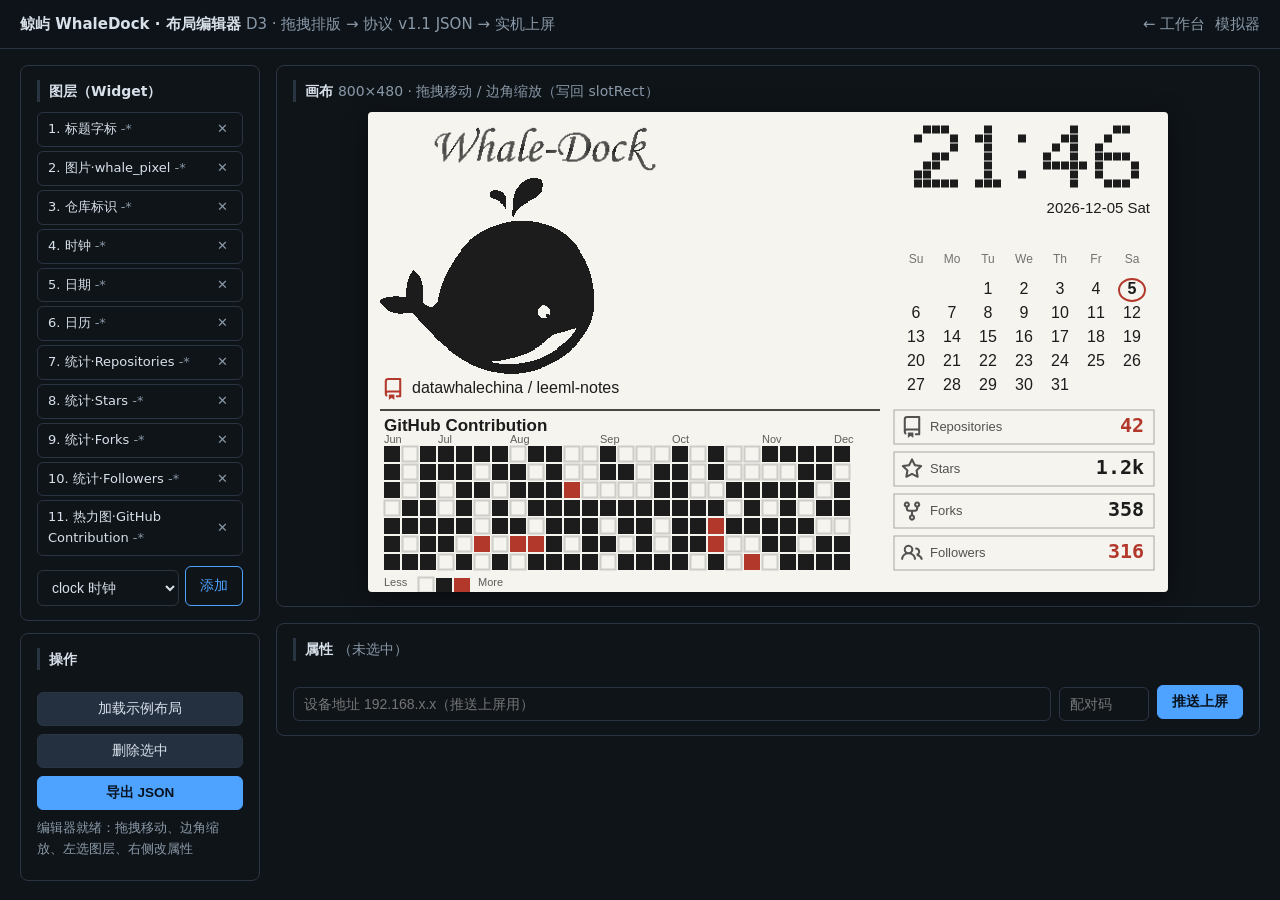
==== console/editor.html @ bddef04a "feat: D3 布局编辑器（v0.10.0，协议 v1.2）——拖拽修复 + 组件细化 + 图片导入 - 编辑器拖拽/缩放落笔失效根因修复：Moveable 空数组 target / mousedo" ====
<!DOCTYPE html>
<html lang="zh-CN">
<head>
<meta charset="UTF-8">
<meta name="viewport" content="width=device-width, initial-scale=1.0">
<title>鲸屿 WhaleDock · 布局编辑器（D3）</title>
<link rel="stylesheet" href="css/style.css?v=20260924a">
<style>
  body { background: var(--bg); color: var(--text); font: 15px/1.6 "Segoe UI", "Microsoft YaHei", system-ui, sans-serif; margin: 0; }

  .ed-wrap { display: flex; gap: 16px; padding: 16px 20px; align-items: flex-start; }
  .ed-left { width: 240px; flex-shrink: 0; display: flex; flex-direction: column; gap: 12px; }
  .ed-right { flex: 1; min-width: 0; }

  .card { background: var(--panel); border: 1px solid var(--border); border-radius: 8px; padding: 14px 16px; }
  .card h2 { font-size: 14px; margin: 0 0 10px; color: var(--text); }

  /* 图层列表 */
  .layers { list-style: none; margin: 0; padding: 0; display: flex; flex-direction: column; gap: 4px; }
  .layers li { padding: 6px 10px; border: 1px solid var(--border); border-radius: 6px; cursor: pointer;
               display: flex; justify-content: space-between; align-items: center; font-size: 13px; }
  .layers li:hover { border-color: var(--accent); }
  .layers li.sel { border-color: var(--accent); background: rgba(59,130,246,.12); }
  .layers li .del { color: var(--dim); cursor: pointer; padding: 0 4px; }
  .layers li .del:hover { color: var(--red); }

  /* 画布区 */
  .canvas-holder { position: relative; width: 800px; height: 480px; margin: 0 auto;
                   box-shadow: 0 4px 24px rgba(0,0,0,.4); border-radius: 4px; }
  #screen { display: block; border-radius: 4px; }
  .slot-hit { position: absolute; border: 1px dashed transparent; cursor: move; }
  .slot-hit:hover { border-color: rgba(59,130,246,.55); }
  .slot-hit.sel { border: 1px solid var(--accent); background: rgba(59,130,246,.06); }

  /* 属性面板 */
  .prop-grid { display: grid; grid-template-columns: 76px 1fr; gap: 8px 10px; font-size: 13px; align-items: center; }
  .prop-grid label { color: var(--dim); text-align: right; }
  .prop-grid input[type=text], .prop-grid input[type=number], .prop-grid select {
    width: 100%; padding: 4px 8px; border: 1px solid var(--border); border-radius: 4px;
    background: var(--bg); color: var(--text); font-size: 13px; }
  .prop-grid input:focus, .prop-grid select:focus { outline: none; border-color: var(--accent); }

  .row { display: flex; gap: 8px; margin-top: 12px; flex-wrap: wrap; }
  .ed-actions { display: flex; gap: 8px; margin-top: 12px; flex-wrap: wrap; }

  /* 添加 widget 下拉 */
  .add-bar { display: flex; gap: 6px; }
  .add-bar select { flex: 1; }
</style>
</head>
<body>

<header>
  <div style="font-weight:700">鲸屿 WhaleDock · 布局编辑器 <span style="color:var(--dim);font-weight:400">D3 · 拖拽排版 → 协议 v1.1 JSON → 实机上屏</span></div>
  <div style="display:flex;gap:10px;align-items:center">
    <a href="index.html" style="color:var(--dim);text-decoration:none">← 工作台</a>
    <a href="simulator.html" style="color:var(--dim);text-decoration:none">模拟器</a>
  </div>
</header>

<div class="ed-wrap">
  <!-- 左栏：图层 + 添加 -->
  <div class="ed-left">
    <section class="card">
      <h2>图层（Widget）</h2>
      <ul id="layers" class="layers"></ul>
      <div class="add-bar" style="margin-top:10px">
        <select id="add-type">
          <option value="clock">clock 时钟</option>
          <option value="date">date 日期</option>
          <option value="calendar">calendar 日历</option>
          <option value="stats">stats 统计</option>
          <option value="barChart">barChart 柱状图</option>
          <option value="heatMap">heatMap 热力图</option>
          <option value="repo">repo 仓库标识</option>
          <option value="title">title 标题字标</option>
          <option value="text">text 文字</option>
          <option value="image">image 图片</option>
        </select>
        <button type="button" id="btn-add" class="flat">添加</button>
      </div>
    </section>
    <section class="card">
      <h2>操作</h2>
      <div class="ed-actions" style="flex-direction:column">
        <button type="button" id="btn-load-sample">加载示例布局</button>
        <button type="button" id="btn-del">删除选中</button>
        <button type="button" id="btn-export" class="primary">导出 JSON</button>
      </div>
      <div id="ed-msg" class="hint" style="margin-top:8px"></div>
    </section>
  </div>

  <!-- 中+右：画布 & 属性 -->
  <div class="ed-right">
    <section class="card" style="margin-bottom:16px">
      <h2>画布 <span style="color:var(--dim);font-weight:400">800×480 · 拖拽移动 / 边角缩放（写回 slotRect）</span></h2>
      <div class="canvas-holder" id="holder">
        <canvas id="screen" width="800" height="480"></canvas>
      </div>
    </section>

    <section class="card">
      <h2>属性 <span id="prop-title" style="color:var(--dim);font-weight:400">（未选中）</span></h2>
      <div class="prop-grid" id="props"></div>
      <div class="row" id="device-row">
        <input id="dev-addr" type="text" placeholder="设备地址 192.168.x.x（推送上屏用）" style="flex:1">
        <input id="dev-key" type="password" maxlength="6" placeholder="配对码" style="width:90px">
        <button type="button" id="btn-push" class="primary">推送上屏</button>
      </div>
    </section>
  </div>
</div>

<!-- Moveable：拖拽/缩放交互层（MIT，唯一外部依赖，自托管兜底见 README） -->
<script src="vendor/moveable.min.js"></script>

<!-- 复用模拟器的渲染器/校验器（sim.js 顶层绑定 simulator.html 元素，需先 stub） -->
<script>
  // sim.js 顶层引用了 simulator.html 的元素（$('json')、$('btn-render') 等）——先造桩再加载，
  // 编辑器只用 validate()/render()/rectOf 等纯函数与画布
  window.__simStubs = {};
  const stubIds = ['json','verdict','guides','btn-render','btn-sample','btn-demo','btn-live','data-state'];
  for (const id of stubIds) {
    if (!document.getElementById(id)) {
      const el = document.createElement(id.startsWith('btn') ? 'button' : 'div');
      el.id = id; el.style.display = 'none'; document.body.appendChild(el);
    }
  }
</script>
<script src="js/title_art.js?v=20260924c"></script>
<script src="js/whale_art.js?v=20260924"></script>
<script src="js/sim.js?v=20260924b"></script>
<script src="js/editor.js?v=20260924g"></script>

</body>
</html>
---- console/css/style.css ----
/* 鲸屿 WhaleDock · 配网调机台 —— 桌面双栏工作台布局，无框架无依赖 */

:root {
  --bg: #0f1419;
  --card: #1a2129;
  --border: #2a3542;
  --text: #d8e1ea;
  --dim: #8a99a8;
  --accent: #4da3ff;
  --green: #3ecf8e;
  --red: #ff6b6b;
  --orange: #ffb454;
  --teal: #39c5cf;
}

* { box-sizing: border-box; }

body {
  margin: 0;
  background: var(--bg);
  color: var(--text);
  font: 15px/1.6 "Segoe UI", "Microsoft YaHei", system-ui, sans-serif;
}

/* ---- 顶栏：吸顶 + 时间/徽标常驻 ---- */
header {
  position: sticky;
  top: 0;
  z-index: 5;
  display: flex;
  align-items: center;
  justify-content: space-between;
  flex-wrap: wrap;
  gap: 10px;
  padding: 12px 20px;
  border-bottom: 1px solid var(--border);
  background: rgba(15, 20, 25, 0.92);
  backdrop-filter: blur(6px);
}

h1 { font-size: 19px; margin: 0; }
h1 small { color: var(--dim); font-weight: 400; margin-left: 8px; }
h2 { font-size: 15px; font-weight: 600; margin: 0 0 10px; padding-left: 9px; border-left: 3px solid var(--border); }

.header-right { display: flex; align-items: center; gap: 10px; flex-wrap: wrap; }

/* ---- 仪表盘网格：控制卡 2×2 + 存储跨两列，日志右侧通栏 ---- */
main {
  max-width: 1560px;
  margin: 0 auto;
  padding: 16px 20px 32px;
  display: grid;
  grid-template-columns: minmax(300px, 1fr) minmax(300px, 1fr) minmax(420px, 1.25fr);
  gap: 16px;
}

.c-device { grid-column: 1; grid-row: 1; }
.c-wifi   { grid-column: 2; grid-row: 1; }
.c-config { grid-column: 1; grid-row: 2; }
.c-gh     { grid-column: 2; grid-row: 2; }
.c-ota    { grid-column: 1; grid-row: 3; }
.c-store  { grid-column: 2; grid-row: 3; }
.c-net    { grid-column: 1 / span 2; grid-row: 4; }
.log-card { grid-column: 3; grid-row: 1 / span 4; position: sticky; top: 70px; }

.log-card { display: flex; flex-direction: column; min-width: 0; }

/* 等高卡片：操作行吸附卡底，同行多余高度成为卡内呼吸空间而非裸背景 */
.c-device > .row { margin-top: auto; }
#wifi-form, #cfg-form { display: flex; flex-direction: column; flex: 1; }
#wifi-form .row, #cfg-form .row { margin-top: auto; }
.c-store > .scan-list { flex: 1; }

/* 局域网卡双栏：左操作、右诊断，通栏宽度下不左重右轻 */
.c-net { display: grid; grid-template-columns: 1.1fr 0.9fr; column-gap: 18px; align-items: stretch; }
.c-net > h2, .c-net > .hint { grid-column: 1 / -1; }
.net-left { display: flex; flex-direction: column; }
.net-left .row:last-child { margin-top: auto; }
.net-right { display: flex; flex-direction: column; }
.net-right > .wifi-state { flex: 1; }

.c-log h2 { display: flex; justify-content: space-between; align-items: center; border-color: var(--teal); }
.c-net h2 { display: flex; justify-content: space-between; align-items: center; }

.card {
  background: var(--card);
  border: 1px solid var(--border);
  border-radius: 10px;
  padding: 14px 16px;
  display: flex;
  flex-direction: column;
}

.hint { color: var(--dim); font-size: 13px; margin: 6px 0; }

.row { display: flex; gap: 8px; flex-wrap: wrap; align-items: center; margin-top: 10px; }
.row.tight { margin-top: 0; }

label { display: block; margin: 8px 0; }
label.inline { display: inline-flex; align-items: center; gap: 6px; color: var(--dim); font-size: 13px; }

input[type="text"], input[type="password"], select {
  width: 100%;
  padding: 8px 10px;
  margin-top: 4px;
  background: var(--bg);
  color: var(--text);
  border: 1px solid var(--border);
  border-radius: 6px;
  font-size: 14px;
  text-overflow: ellipsis;
}
input:focus { outline: 1px solid var(--accent); }

button {
  padding: 7px 14px;
  background: #243040;
  color: var(--text);
  border: 1px solid var(--border);
  border-radius: 6px;
  font-size: 13.5px;
  cursor: pointer;
}
button:hover:not(:disabled) { border-color: var(--accent); }
button:disabled { opacity: 0.45; cursor: not-allowed; }
button.primary { background: var(--accent); border-color: var(--accent); color: #08131f; font-weight: 600; }
button.danger { border-color: var(--red); color: var(--red); }
button.ghost { padding: 7px 14px; font-size: 13.5px; background: transparent; color: var(--dim); }
button.flat { background: transparent; border-color: var(--accent); color: var(--accent); }

.badge {
  padding: 4px 14px;
  border-radius: 999px;
  font-size: 13px;
  border: 1px solid var(--border);
  color: var(--dim);
  white-space: nowrap;
}
.badge.off { color: var(--dim); }
.badge.unprovisioned { color: var(--orange); border-color: var(--orange); }
.badge.connecting { color: var(--accent); border-color: var(--accent); }
.badge.connected { color: var(--green); border-color: var(--green); }
.badge.retrying { color: var(--red); border-color: var(--red); }

.dev-time { color: var(--dim); font-size: 13px; font-family: Consolas, monospace; white-space: nowrap; }

.wifi-state {
  font-size: 13.5px;
  padding: 8px 12px;
  border-radius: 6px;
  background: var(--bg);
  border: 1px dashed var(--border);
  color: var(--dim);
  word-break: break-all;
  white-space: pre-line;
}
.wifi-state.ok { color: var(--green); border-color: var(--green); }
.wifi-state.warn { color: var(--orange); border-color: var(--orange); }

/* Wi-Fi 扫描结果：可点击回填 SSID */
.scan-list { margin-top: 10px; display: grid; gap: 4px; max-height: 220px; overflow-y: auto; }
.scan-item {
  display: flex;
  justify-content: space-between;
  gap: 12px;
  padding: 5px 10px;
  background: var(--bg);
  border: 1px solid var(--border);
  border-radius: 6px;
  font-size: 13px;
  cursor: pointer;
}
.scan-item:hover { border-color: var(--accent); }
.scan-item .meta { color: var(--dim); white-space: nowrap; }

/* 近 12 周提交柱状图 */
.bars {
  display: flex;
  align-items: flex-end;
  gap: 3px;
  height: 64px;
  margin-top: 10px;
}
.bar {
  flex: 1;
  background: var(--orange);
  border-radius: 2px 2px 0 0;
  min-height: 3px;
}

/* 存储卡：文件内容查看 */
.fs-content {
  background: #0b0f13;
  border: 1px solid var(--border);
  border-radius: 6px;
  padding: 8px 10px;
  margin: 8px 0 0;
  max-height: 180px;
  overflow: auto;
  font: 12px/1.5 Consolas, monospace;
  white-space: pre-wrap;
  word-break: break-all;
  color: var(--text);
}
.fs-content:empty { display: none; }

/* OTA 升级进度条 */
.progress {
  height: 8px;
  margin-top: 10px;
  background: var(--bg);
  border: 1px solid var(--border);
  border-radius: 4px;
  overflow: hidden;
}
.progress > div {
  height: 100%;
  width: 0;
  background: var(--red);
  transition: width 0.3s;
}

/* ---- 日志台：粘性、占满视口高度 ---- */
.log-card {
  position: sticky;
  top: 70px;
  flex: 1;
  display: flex;
  flex-direction: column;
  min-width: 0;
}

.log {
  background: #0b0f13;
  border: 1px solid var(--border);
  border-radius: 6px;
  flex: 1;
  min-height: 300px;
  overflow-y: auto;
  padding: 8px 10px;
  font: 12.5px/1.5 Consolas, "Cascadia Mono", monospace;
  white-space: pre-wrap;
  word-break: break-all;
}

.log:empty {
  display: flex;
  align-items: center;
  justify-content: center;
}
.log:empty::before {
  content: '暂无日志——连接设备后，串口输出将实时显示在这里';
  color: var(--dim);
}

.log .dim { color: var(--dim); }
.log .wifi { color: var(--green); }
.log .page { color: var(--orange); }

.cmd-row { margin-top: 10px; padding-top: 10px; border-top: 1px solid var(--border); }
.cmd-row input { flex: 1; margin-top: 0; }

/* ---- 弹窗 ---- */
.modal {
  position: fixed;
  inset: 0;
  background: rgba(0, 0, 0, 0.6);
  display: flex;
  align-items: center;
  justify-content: center;
  z-index: 10;
}
.modal[hidden] { display: none; }
.modal-box {
  background: var(--card);
  border: 1px solid var(--border);
  border-radius: 10px;
  padding: 20px 24px;
  max-width: 400px;
}
.modal-box h3 { margin: 0 0 8px; font-size: 16px; }

footer {
  text-align: center;
  color: var(--dim);
  font-size: 12px;
  padding: 10px 0 22px;
}

/* ---- 窄屏：先退为两栏卡片 + 日志通栏，再退单列 ---- */
@media (max-width: 1240px) {
  main { grid-template-columns: 1fr 1fr; }
  .c-device, .c-wifi, .c-config, .c-gh, .c-ota, .c-store, .c-net, .log-card {
    grid-column: auto;
    grid-row: auto;
  }
  .log-card { grid-column: 1 / -1; position: static; }
  .c-net { grid-column: 1 / -1; }
  .log { flex: none; height: 320px; }
}

@media (max-width: 760px) {
  main { grid-template-columns: 1fr; }
  .c-net { grid-template-columns: 1fr; }
  header { position: static; }
}
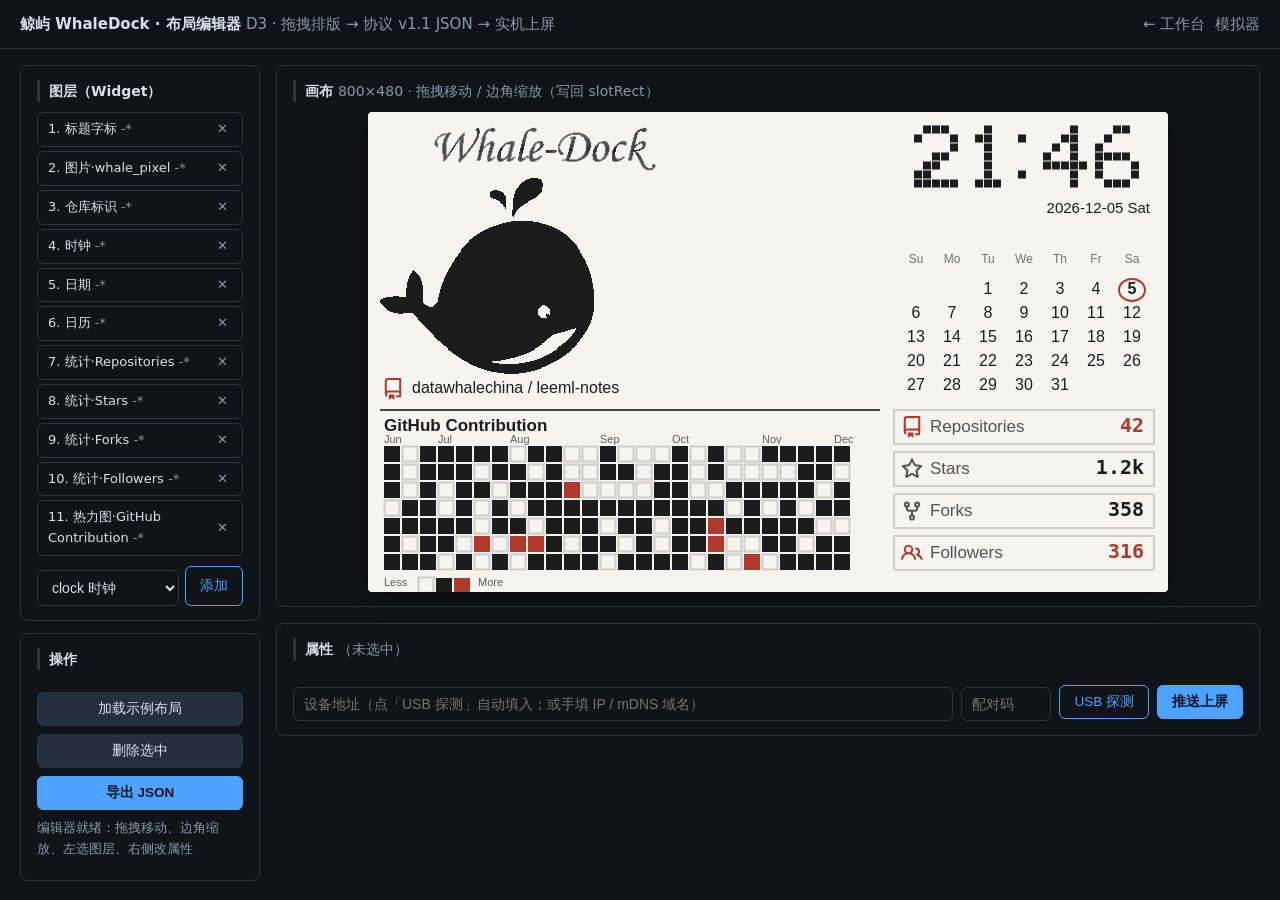
==== commit 85d801b7: "feat: 编辑器一键推送上屏 + USB 探测 + 组件内容可编辑 - 固件 POST /api/layout（协议 §10 装载形态）：配对码鉴权 → v1.2 校验（失败 400 带   规则编" ====
--- a/console/editor.html
+++ b/console/editor.html
@@ -104,8 +104,9 @@
       <h2>属性 <span id="prop-title" style="color:var(--dim);font-weight:400">（未选中）</span></h2>
       <div class="prop-grid" id="props"></div>
       <div class="row" id="device-row">
-        <input id="dev-addr" type="text" placeholder="设备地址 192.168.x.x（推送上屏用）" style="flex:1">
+        <input id="dev-addr" type="text" placeholder="设备地址（点「USB 探测」自动填入；或手填 IP / mDNS 域名）" style="flex:1">
         <input id="dev-key" type="password" maxlength="6" placeholder="配对码" style="width:90px">
+        <button type="button" id="btn-probe" class="flat" title="经 USB 串口向设备发 ip 指令，取回 IP 与 mDNS 域名自动填入">USB 探测</button>
         <button type="button" id="btn-push" class="primary">推送上屏</button>
       </div>
     </section>
@@ -130,8 +131,8 @@
 </script>
 <script src="js/title_art.js?v=20260924c"></script>
 <script src="js/whale_art.js?v=20260924"></script>
-<script src="js/sim.js?v=20260924b"></script>
-<script src="js/editor.js?v=20260924g"></script>
+<script src="js/sim.js?v=20260925b"></script>
+<script src="js/editor.js?v=20260925f"></script>
 
 </body>
 </html>
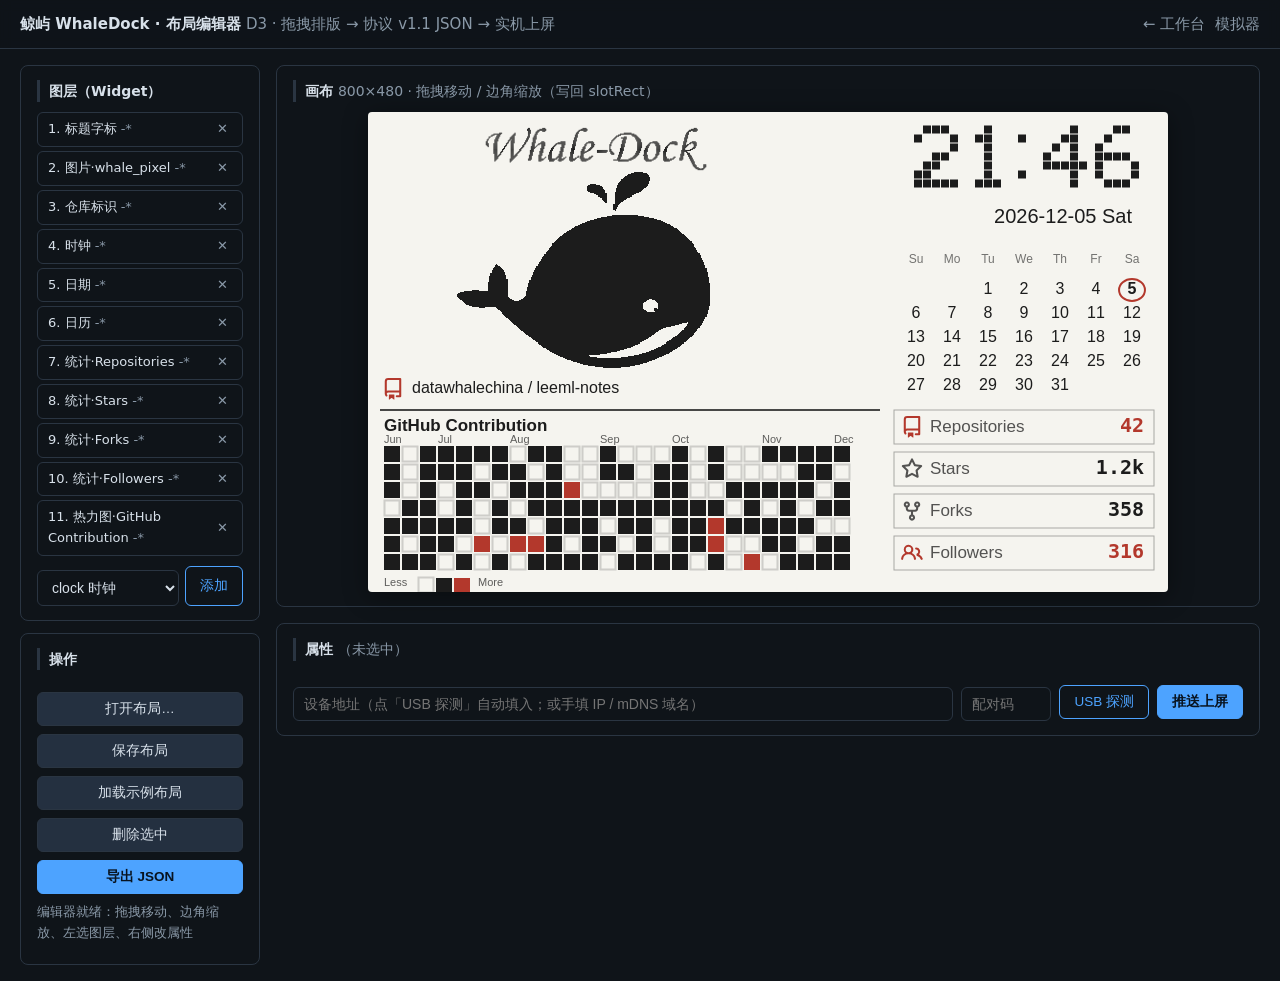
==== commit 5500ede3: "feat: 编辑器布局存取 + 默认示例换实机在显版式 - 「打开布局…」文件载入（解析→校验→生效；坏文件拒绝且不动当前布局；设备   交付格式兼容可开）、「保存布局」编辑态原文存档（时间戳文件名，" ====
--- a/console/editor.html
+++ b/console/editor.html
@@ -83,6 +83,8 @@
     <section class="card">
       <h2>操作</h2>
       <div class="ed-actions" style="flex-direction:column">
+        <button type="button" id="btn-open">打开布局…</button>
+        <button type="button" id="btn-save">保存布局</button>
         <button type="button" id="btn-load-sample">加载示例布局</button>
         <button type="button" id="btn-del">删除选中</button>
         <button type="button" id="btn-export" class="primary">导出 JSON</button>
@@ -131,8 +133,8 @@
 </script>
 <script src="js/title_art.js?v=20260924c"></script>
 <script src="js/whale_art.js?v=20260924"></script>
-<script src="js/sim.js?v=20260925b"></script>
-<script src="js/editor.js?v=20260925f"></script>
+<script src="js/sim.js?v=20260925c"></script>
+<script src="js/editor.js?v=20260925g"></script>
 
 </body>
 </html>
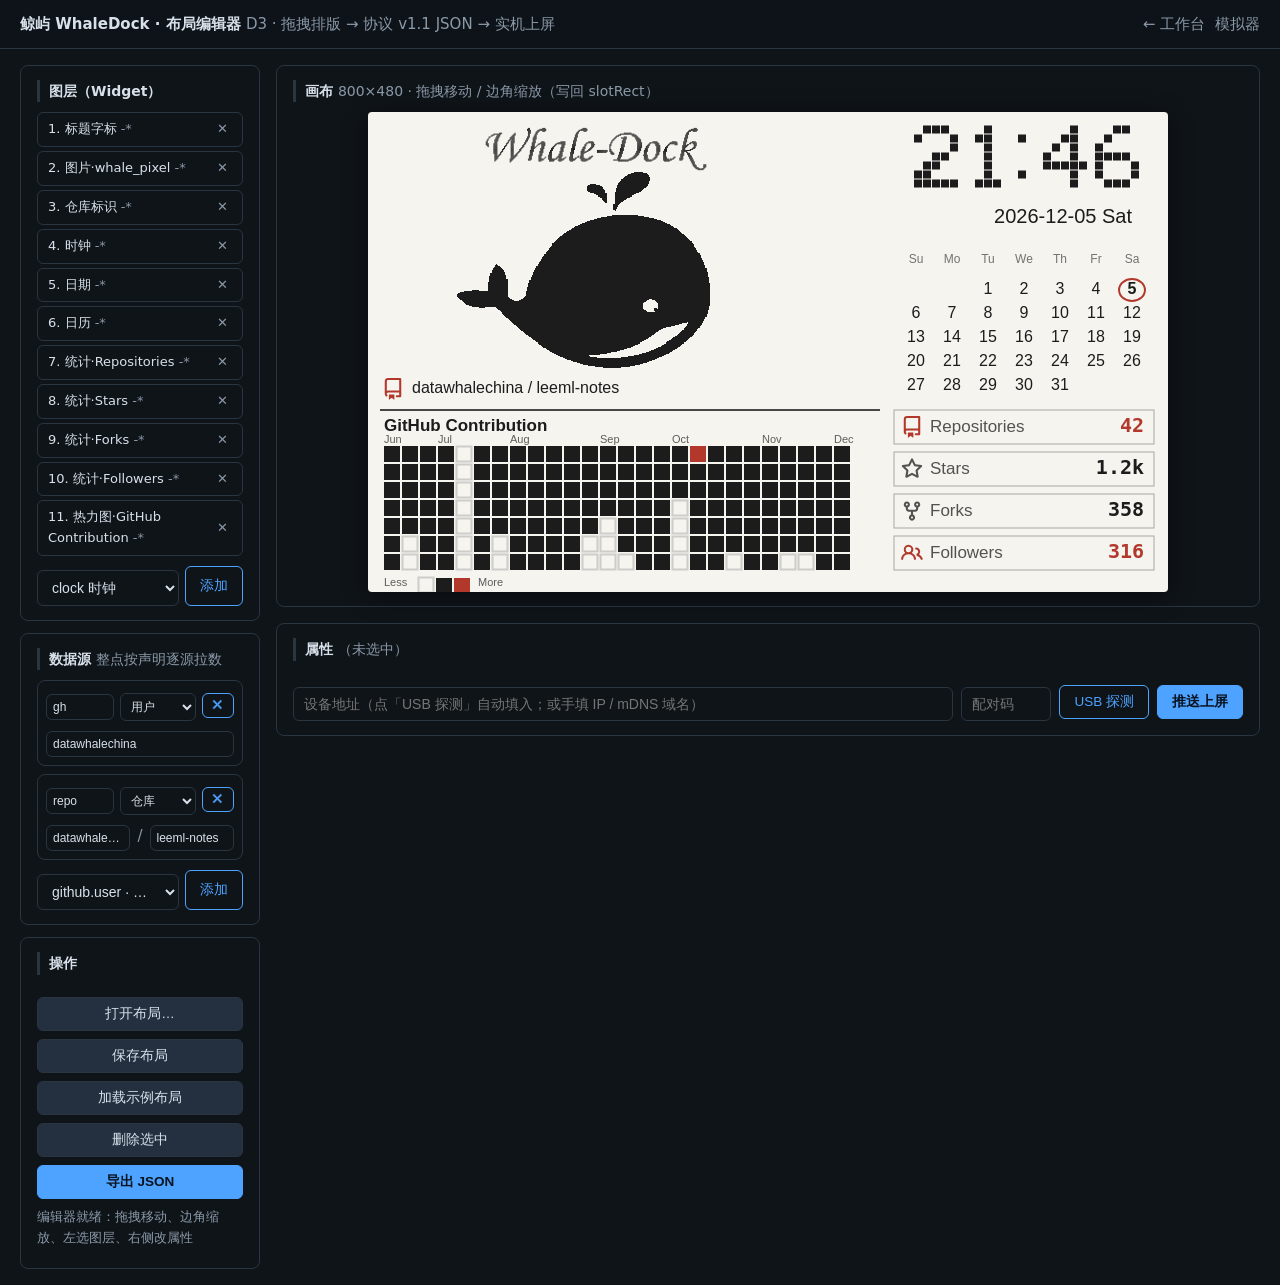
==== commit ebea90ef: "feat: dataSources 声明打通 + 热力图真实数据 + 编辑器数据源绑定（v0.12.0）" ====
--- a/console/editor.html
+++ b/console/editor.html
@@ -46,6 +46,19 @@
   /* 添加 widget 下拉 */
   .add-bar { display: flex; gap: 6px; }
   .add-bar select { flex: 1; }
+
+  /* 数据源卡（协议 §5：id 供挂件 source 引用，params 按类型） */
+  .src-list { display: flex; flex-direction: column; gap: 8px; }
+  .src-item { border: 1px solid var(--border); border-radius: 8px; padding: 8px;
+              display: flex; flex-direction: column; gap: 6px; }
+  .src-row { display: flex; gap: 6px; align-items: center; }
+  .src-row input { flex: 1; min-width: 0; }
+  .src-row select { width: 76px; flex: none; }
+  .src-row button { flex: none; padding: 4px 8px; }
+  .src-item input, .src-item select {
+    background: var(--bg); color: var(--text); font-size: 12px;
+    border: 1px solid var(--border); border-radius: 6px; padding: 5px 6px; }
+  .src-item input:focus, .src-item select:focus { outline: none; border-color: var(--accent); }
 </style>
 </head>
 <body>
@@ -78,6 +91,17 @@
           <option value="image">image 图片</option>
         </select>
         <button type="button" id="btn-add" class="flat">添加</button>
+      </div>
+    </section>
+    <section class="card">
+      <h2>数据源 <span style="color:var(--dim);font-weight:400">整点按声明逐源拉数</span></h2>
+      <div id="src-list" class="src-list"></div>
+      <div class="add-bar" style="margin-top:10px">
+        <select id="src-add-type">
+          <option value="github.user">github.user · 用户</option>
+          <option value="github.repo">github.repo · 仓库</option>
+        </select>
+        <button type="button" id="btn-src-add" class="flat">添加</button>
       </div>
     </section>
     <section class="card">
@@ -133,8 +157,8 @@
 </script>
 <script src="js/title_art.js?v=20260924c"></script>
 <script src="js/whale_art.js?v=20260924"></script>
-<script src="js/sim.js?v=20260925c"></script>
-<script src="js/editor.js?v=20260925g"></script>
+<script src="js/sim.js?v=20260926c"></script>
+<script src="js/editor.js?v=20260926e"></script>
 
 </body>
 </html>
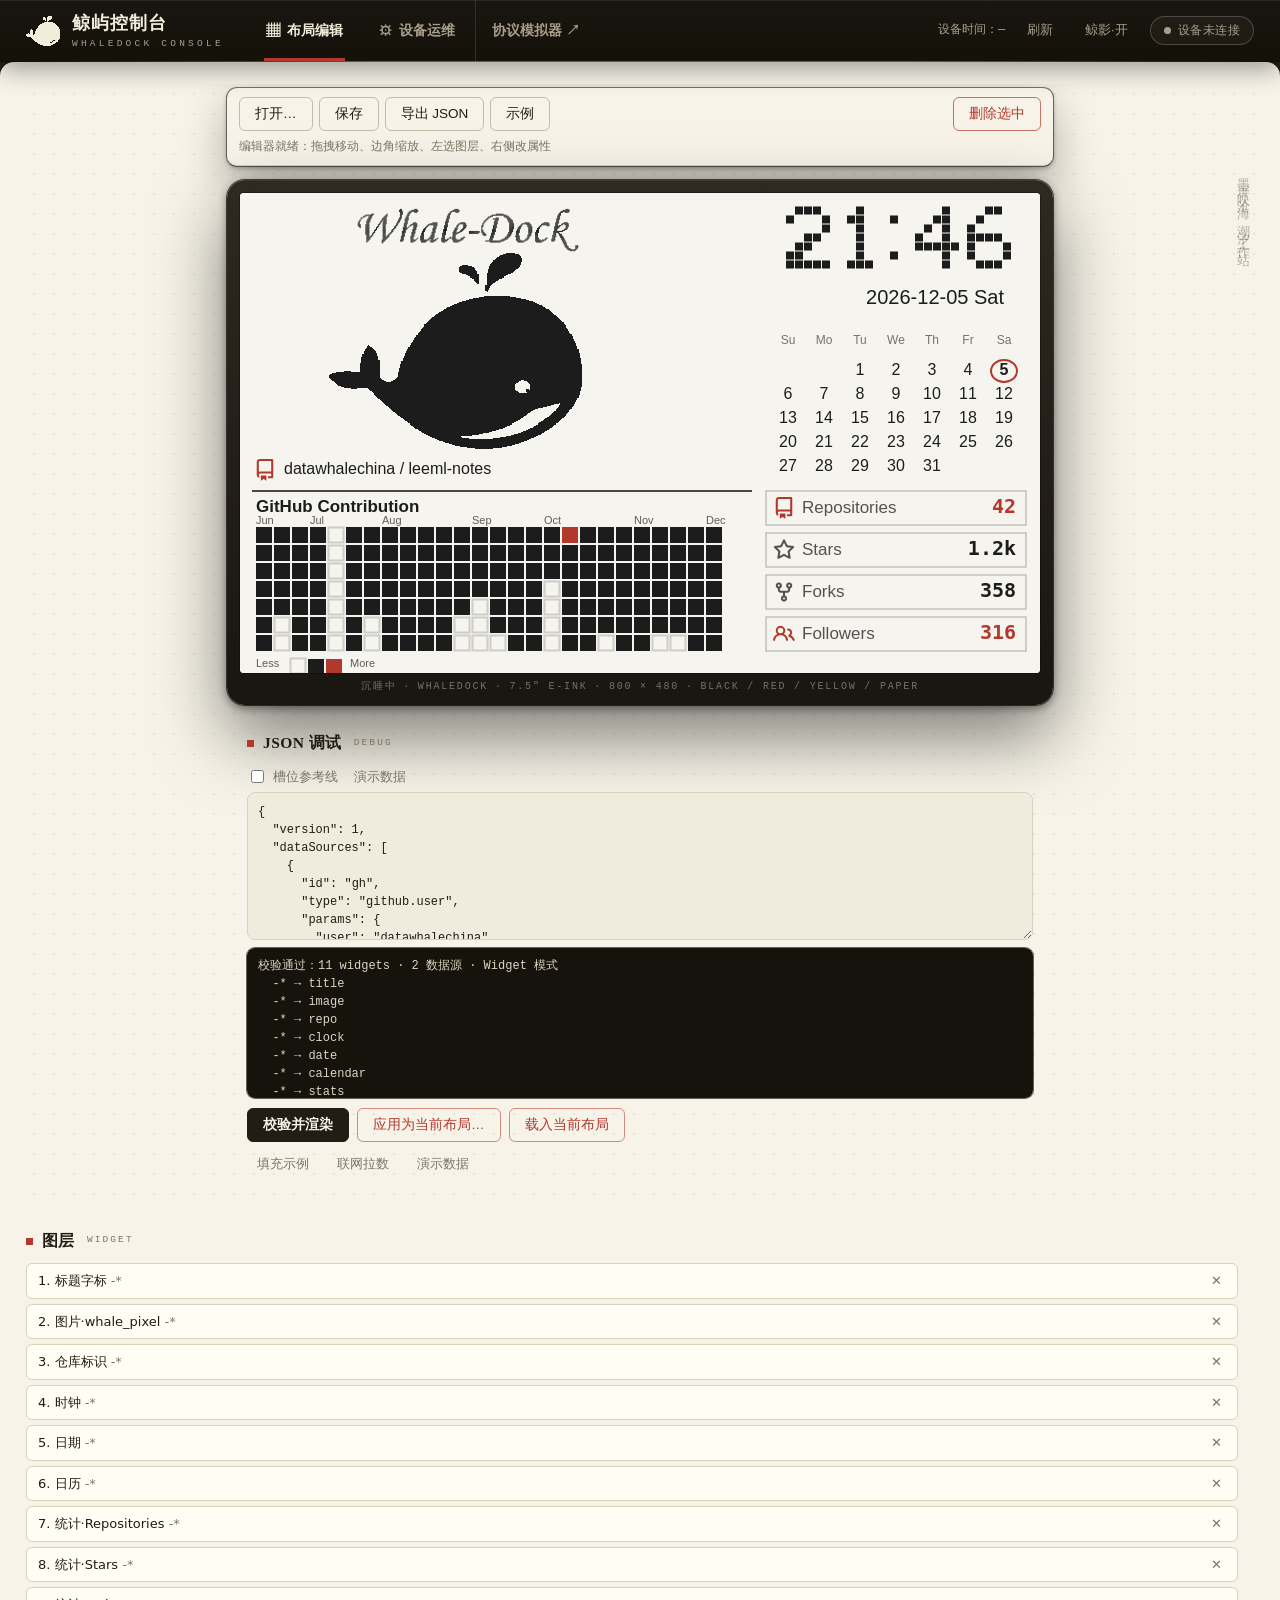
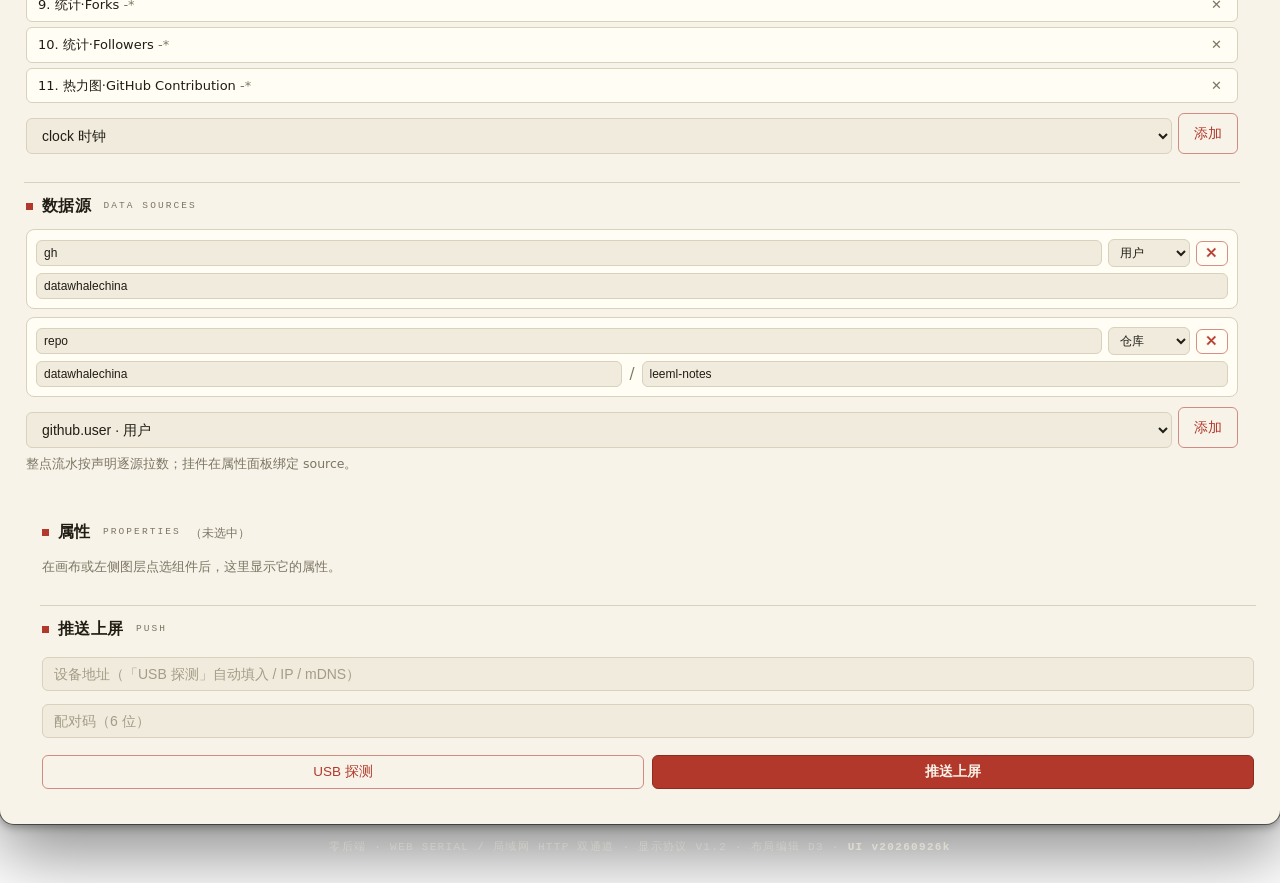
==== commit 8cadb8d9: "feat: 控制台统一与重设计——单入口双页签 + 桌面纸墨设计系统 + 潮汐氛围层（UI v20260926k，含视觉走查）" ====
--- a/console/editor.html
+++ b/console/editor.html
@@ -1,164 +1,13 @@
-<!DOCTYPE html>
+<!doctype html>
 <html lang="zh-CN">
 <head>
-<meta charset="UTF-8">
-<meta name="viewport" content="width=device-width, initial-scale=1.0">
-<title>鲸屿 WhaleDock · 布局编辑器（D3）</title>
-<link rel="stylesheet" href="css/style.css?v=20260924a">
-<style>
-  body { background: var(--bg); color: var(--text); font: 15px/1.6 "Segoe UI", "Microsoft YaHei", system-ui, sans-serif; margin: 0; }
-
-  .ed-wrap { display: flex; gap: 16px; padding: 16px 20px; align-items: flex-start; }
-  .ed-left { width: 240px; flex-shrink: 0; display: flex; flex-direction: column; gap: 12px; }
-  .ed-right { flex: 1; min-width: 0; }
-
-  .card { background: var(--panel); border: 1px solid var(--border); border-radius: 8px; padding: 14px 16px; }
-  .card h2 { font-size: 14px; margin: 0 0 10px; color: var(--text); }
-
-  /* 图层列表 */
-  .layers { list-style: none; margin: 0; padding: 0; display: flex; flex-direction: column; gap: 4px; }
-  .layers li { padding: 6px 10px; border: 1px solid var(--border); border-radius: 6px; cursor: pointer;
-               display: flex; justify-content: space-between; align-items: center; font-size: 13px; }
-  .layers li:hover { border-color: var(--accent); }
-  .layers li.sel { border-color: var(--accent); background: rgba(59,130,246,.12); }
-  .layers li .del { color: var(--dim); cursor: pointer; padding: 0 4px; }
-  .layers li .del:hover { color: var(--red); }
-
-  /* 画布区 */
-  .canvas-holder { position: relative; width: 800px; height: 480px; margin: 0 auto;
-                   box-shadow: 0 4px 24px rgba(0,0,0,.4); border-radius: 4px; }
-  #screen { display: block; border-radius: 4px; }
-  .slot-hit { position: absolute; border: 1px dashed transparent; cursor: move; }
-  .slot-hit:hover { border-color: rgba(59,130,246,.55); }
-  .slot-hit.sel { border: 1px solid var(--accent); background: rgba(59,130,246,.06); }
-
-  /* 属性面板 */
-  .prop-grid { display: grid; grid-template-columns: 76px 1fr; gap: 8px 10px; font-size: 13px; align-items: center; }
-  .prop-grid label { color: var(--dim); text-align: right; }
-  .prop-grid input[type=text], .prop-grid input[type=number], .prop-grid select {
-    width: 100%; padding: 4px 8px; border: 1px solid var(--border); border-radius: 4px;
-    background: var(--bg); color: var(--text); font-size: 13px; }
-  .prop-grid input:focus, .prop-grid select:focus { outline: none; border-color: var(--accent); }
-
-  .row { display: flex; gap: 8px; margin-top: 12px; flex-wrap: wrap; }
-  .ed-actions { display: flex; gap: 8px; margin-top: 12px; flex-wrap: wrap; }
-
-  /* 添加 widget 下拉 */
-  .add-bar { display: flex; gap: 6px; }
-  .add-bar select { flex: 1; }
-
-  /* 数据源卡（协议 §5：id 供挂件 source 引用，params 按类型） */
-  .src-list { display: flex; flex-direction: column; gap: 8px; }
-  .src-item { border: 1px solid var(--border); border-radius: 8px; padding: 8px;
-              display: flex; flex-direction: column; gap: 6px; }
-  .src-row { display: flex; gap: 6px; align-items: center; }
-  .src-row input { flex: 1; min-width: 0; }
-  .src-row select { width: 76px; flex: none; }
-  .src-row button { flex: none; padding: 4px 8px; }
-  .src-item input, .src-item select {
-    background: var(--bg); color: var(--text); font-size: 12px;
-    border: 1px solid var(--border); border-radius: 6px; padding: 5px 6px; }
-  .src-item input:focus, .src-item select:focus { outline: none; border-color: var(--accent); }
-</style>
+<meta charset="utf-8">
+<title>鲸屿 WhaleDock · 布局编辑器（已并入控制台）</title>
+<meta http-equiv="refresh" content="0; url=index.html#layout">
+<link rel="canonical" href="index.html#layout">
 </head>
-<body>
-
-<header>
-  <div style="font-weight:700">鲸屿 WhaleDock · 布局编辑器 <span style="color:var(--dim);font-weight:400">D3 · 拖拽排版 → 协议 v1.1 JSON → 实机上屏</span></div>
-  <div style="display:flex;gap:10px;align-items:center">
-    <a href="index.html" style="color:var(--dim);text-decoration:none">← 工作台</a>
-    <a href="simulator.html" style="color:var(--dim);text-decoration:none">模拟器</a>
-  </div>
-</header>
-
-<div class="ed-wrap">
-  <!-- 左栏：图层 + 添加 -->
-  <div class="ed-left">
-    <section class="card">
-      <h2>图层（Widget）</h2>
-      <ul id="layers" class="layers"></ul>
-      <div class="add-bar" style="margin-top:10px">
-        <select id="add-type">
-          <option value="clock">clock 时钟</option>
-          <option value="date">date 日期</option>
-          <option value="calendar">calendar 日历</option>
-          <option value="stats">stats 统计</option>
-          <option value="barChart">barChart 柱状图</option>
-          <option value="heatMap">heatMap 热力图</option>
-          <option value="repo">repo 仓库标识</option>
-          <option value="title">title 标题字标</option>
-          <option value="text">text 文字</option>
-          <option value="image">image 图片</option>
-        </select>
-        <button type="button" id="btn-add" class="flat">添加</button>
-      </div>
-    </section>
-    <section class="card">
-      <h2>数据源 <span style="color:var(--dim);font-weight:400">整点按声明逐源拉数</span></h2>
-      <div id="src-list" class="src-list"></div>
-      <div class="add-bar" style="margin-top:10px">
-        <select id="src-add-type">
-          <option value="github.user">github.user · 用户</option>
-          <option value="github.repo">github.repo · 仓库</option>
-        </select>
-        <button type="button" id="btn-src-add" class="flat">添加</button>
-      </div>
-    </section>
-    <section class="card">
-      <h2>操作</h2>
-      <div class="ed-actions" style="flex-direction:column">
-        <button type="button" id="btn-open">打开布局…</button>
-        <button type="button" id="btn-save">保存布局</button>
-        <button type="button" id="btn-load-sample">加载示例布局</button>
-        <button type="button" id="btn-del">删除选中</button>
-        <button type="button" id="btn-export" class="primary">导出 JSON</button>
-      </div>
-      <div id="ed-msg" class="hint" style="margin-top:8px"></div>
-    </section>
-  </div>
-
-  <!-- 中+右：画布 & 属性 -->
-  <div class="ed-right">
-    <section class="card" style="margin-bottom:16px">
-      <h2>画布 <span style="color:var(--dim);font-weight:400">800×480 · 拖拽移动 / 边角缩放（写回 slotRect）</span></h2>
-      <div class="canvas-holder" id="holder">
-        <canvas id="screen" width="800" height="480"></canvas>
-      </div>
-    </section>
-
-    <section class="card">
-      <h2>属性 <span id="prop-title" style="color:var(--dim);font-weight:400">（未选中）</span></h2>
-      <div class="prop-grid" id="props"></div>
-      <div class="row" id="device-row">
-        <input id="dev-addr" type="text" placeholder="设备地址（点「USB 探测」自动填入；或手填 IP / mDNS 域名）" style="flex:1">
-        <input id="dev-key" type="password" maxlength="6" placeholder="配对码" style="width:90px">
-        <button type="button" id="btn-probe" class="flat" title="经 USB 串口向设备发 ip 指令，取回 IP 与 mDNS 域名自动填入">USB 探测</button>
-        <button type="button" id="btn-push" class="primary">推送上屏</button>
-      </div>
-    </section>
-  </div>
-</div>
-
-<!-- Moveable：拖拽/缩放交互层（MIT，唯一外部依赖，自托管兜底见 README） -->
-<script src="vendor/moveable.min.js"></script>
-
-<!-- 复用模拟器的渲染器/校验器（sim.js 顶层绑定 simulator.html 元素，需先 stub） -->
-<script>
-  // sim.js 顶层引用了 simulator.html 的元素（$('json')、$('btn-render') 等）——先造桩再加载，
-  // 编辑器只用 validate()/render()/rectOf 等纯函数与画布
-  window.__simStubs = {};
-  const stubIds = ['json','verdict','guides','btn-render','btn-sample','btn-demo','btn-live','data-state'];
-  for (const id of stubIds) {
-    if (!document.getElementById(id)) {
-      const el = document.createElement(id.startsWith('btn') ? 'button' : 'div');
-      el.id = id; el.style.display = 'none'; document.body.appendChild(el);
-    }
-  }
-</script>
-<script src="js/title_art.js?v=20260924c"></script>
-<script src="js/whale_art.js?v=20260924"></script>
-<script src="js/sim.js?v=20260926c"></script>
-<script src="js/editor.js?v=20260926e"></script>
-
+<body style="background:#0f1419;color:#d8e1ea;font-family:'Segoe UI','Microsoft YaHei',sans-serif;padding:40px">
+  <p>布局编辑器已并入控制台（index.html · 「布局编辑」页签），正在跳转…
+  <a href="index.html#layout" style="color:#4da3ff">手动前往 →</a></p>
 </body>
 </html>
